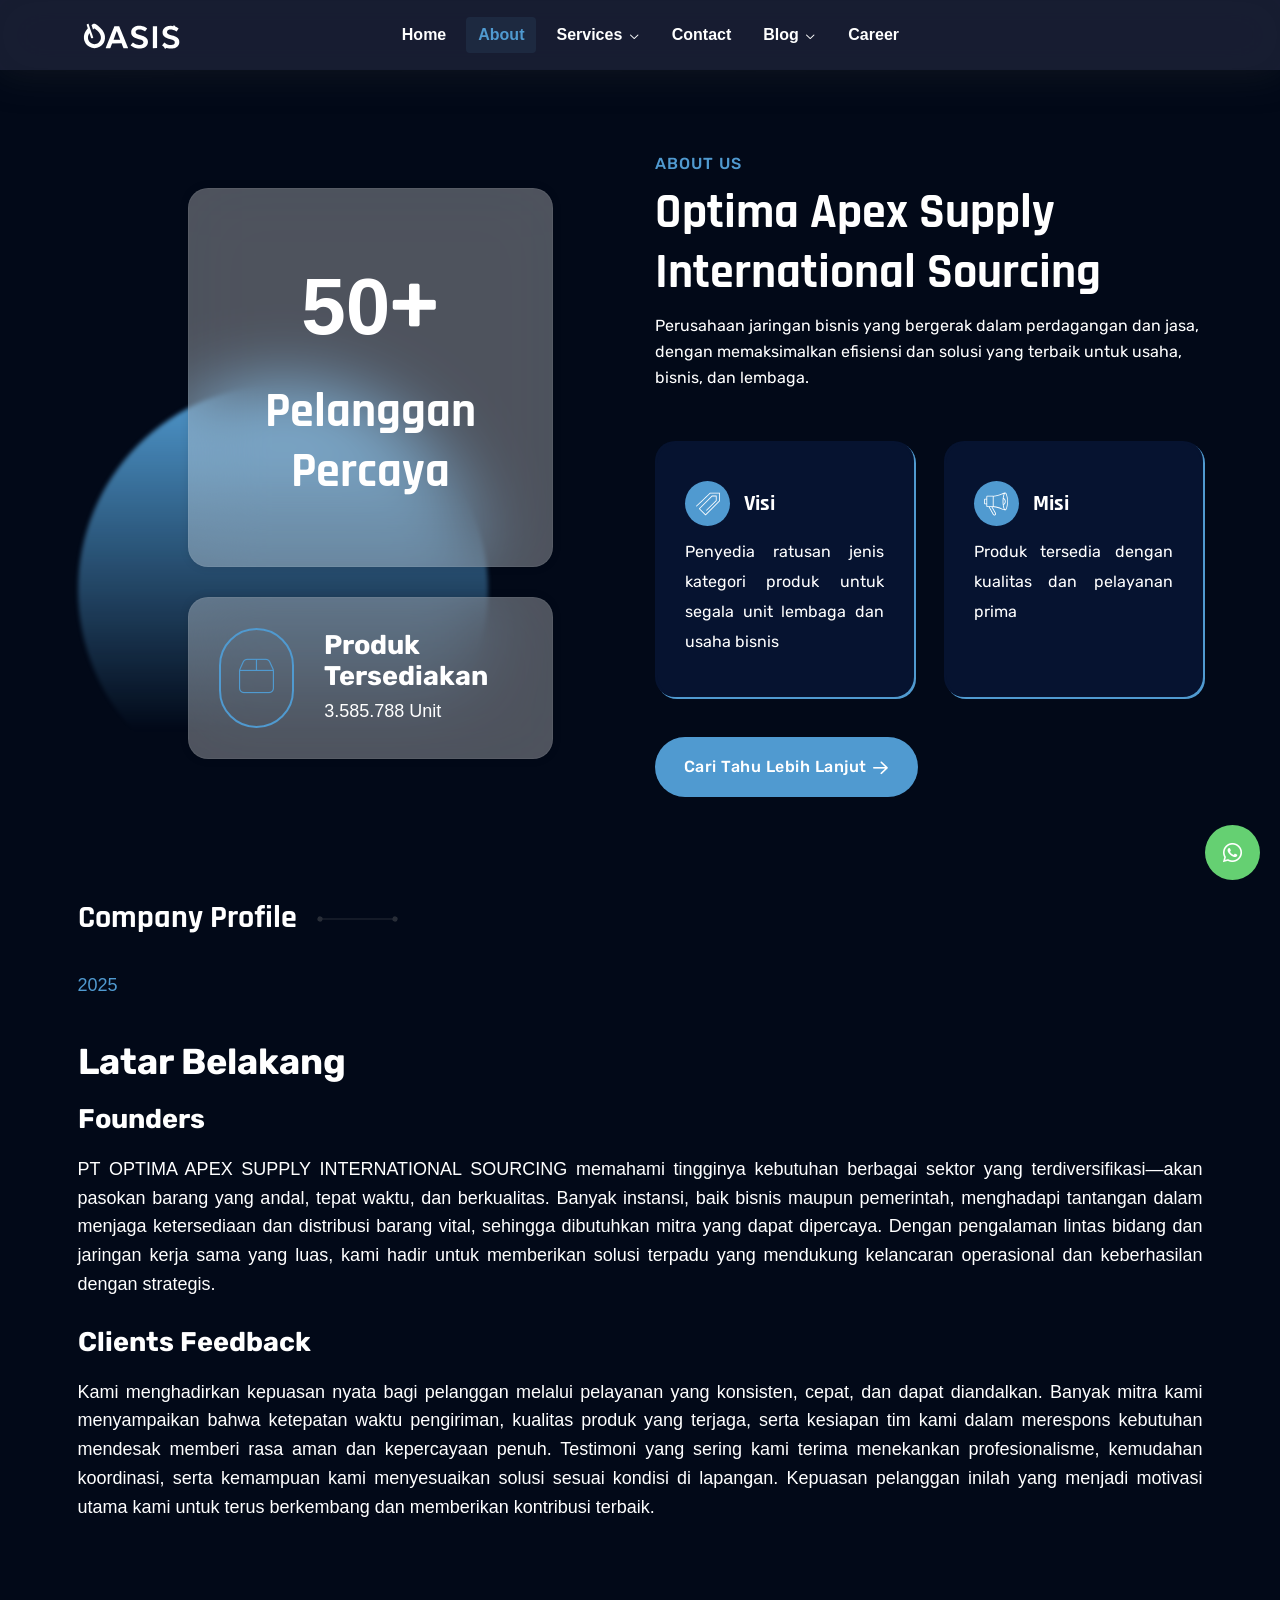
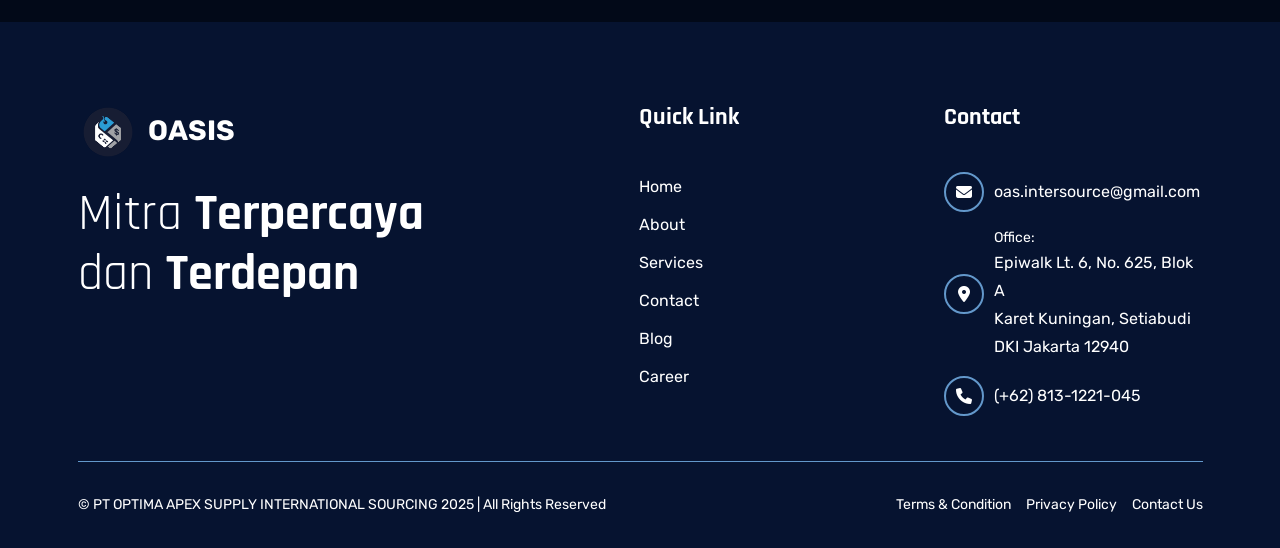
==== about.html @ 56ca0768 "penambahan halaman detail" ====
<!DOCTYPE html>
<html lang="en">

<head>
    <meta charset="UTF-8">
    <meta name="viewport" content="width=device-width, initial-scale=1.0">
    <meta name="facebook-domain-verification" content="812fl3g4415gw3rto082p6909l1uxu" />
    <title>Optima Apex Supply International Sourcing</title>
    <link rel="icon" type="image/x-icon" href="./custom/logo.png">
    <!-- Bootstrap min css -->
    <link rel="stylesheet" href="assets/css/vendor/fontawesome.css">
    <link rel="stylesheet" href="assets/css/plugins/swiper.css">
    <link rel="stylesheet" href="assets/css/plugins/odometer.css">
    <link rel="stylesheet" href="assets/css/vendor/animate.min.css">
    <link rel="stylesheet" href="assets/css/vendor/bootstrap.min.css">
    <!-- custom css -->
    <link rel="stylesheet" href="assets/css/style.css">
    <link rel="stylesheet" href="./styles.css">
</head>

<body class="spybody color-blue tmp-white-version bg-blue" data-spy="scroll" data-bs-target=".navbar-example2"
    data-offset="150">
    <div class="header flex sticky t-0">
        <div class="tmp-side-collups-area d-block d-xl-none">
            <button class="hamberger-menu humberger_menu_active"><i id="menuBtn"
                    class="fa-light fa-bars humberger-menu"></i></button>
        </div>
        <div class="company-name ml-60"><img src="custom/weblogo.svg" alt="OASIS LOGO" draggable="false"></div>
        <div class="tmp-mainmenu-nav d-none d-xl-block">
            <nav class="navbar-example2 onepagenav">
                <ul class="tmp-mainmenu nav nav-pills">
                    <li class="nav-item"><a class="smoth-animation" href="./index.html">Home</a></li>
                    <li class="current"><a class="smoth-animation" href="./about.html">About</a></li>
                    <li class="has-dropdown"><a class="smoth-animation" href="./services.html">Services
                            <i class="fa-regular fa-chevron-down"></i></a>
                        <ul class="submenu">
                            <li><a class="smooth-animation" href="./services.html#products">Products</a></li>
                            <li><a class="smooth-animation" href="./services.html#ews">EWS</a></li>
                            <li><a class="smooth-animation" href="./services.html#tscm">TSCM</a></li>
                        </ul>
                        </a>
                    </li>
                    <li class="nav-item"><a class="smoth-animation" href="./contact.html">Contact</a></li>
                    <li class="has-dropdown"><a class="smooth-animation" href="./blog.html">Blog
                            <i class="fa-regular fa-chevron-down"></i></a>
                        <ul class="submenu">
                            <li><a class="smooth-animation" href="./blog.html#experiences">Experiences</a></li>
                            <li><a class="smooth-animation" href="./blog.html#gallery">Gallery</a></li>
                            <li><a class="smooth-animation" href="./blog.html#lembaga">Lembaga Resmi</a></li>
                        </ul>
                    </li>
                    <li class="nav-item"><a class="smoth-animation" href="./career.html">Career</a></li>
                </ul>
            </nav>
        </div>
        <img src="./custom/logo.png" class="company-logo mh-40 opacity-0" alt="" srcset="">
    </div>
    <div class="d-block d-xl-none">
        <div class="tmp-popup-mobile-menu">
            <div class="inner">
                <div class="header-top">
                    <div class="logo">
                        <a href="index.html" class="logo-area">
                            <img class="company-logo-menu" src="./custom/logo.png" alt="logo">
                            <div class="company-name">OASIS</div>
                        </a>
                    </div>
                    <div class="close-menu">
                        <button class="close-button tmp-round-action-btn">
                            <i class="fa-sharp fa-light fa-xmark"></i>
                        </button>
                    </div>
                </div>

                <ul class="tmp-mainmenu onepagenav-click">
                    <li><a class="smoth-animation" href="./index.html">Home</a></li>
                    <li><a class="smoth-animation" href="./about.html">About</a></li>
                    <li><a class="smoth-animation" href="./services.html">Services</a></li>
                    <li><a class="smoth-animation" href="./contact.html">Contact</a></li>
                    <li><a class="smoth-animation" href="./blog.html">Blog</a></li>
                    <li><a class="smoth-animation" href="./career.html">Career</a></li>
                </ul>
            </div>
        </div>
    </div>
    <div class="content pb-10">
        <div class="">
            <section class="about-us-area tmp-section-gapTop" id="about">
                <div class="container">
                    <div class="row align-items-center">
                        <div class="col-lg-6">
                            <div class="about-us-left-content-wrap bg-vactor-one">
                                <div class="years-of-experience-card tmp-scroll-trigger tmp-fade-in animation-order-1">
                                    <h2 class="counter card-title"><span class="odometer" data-count="50">00</span>+
                                    </h2>
                                    <p class="card-para">Pelanggan Percaya</p>
                                </div>
                                <div class="design-card tmp-scroll-trigger tmp-fade-in animation-order-2">
                                    <div class="design-card-img">
                                        <div class="icon"><i class="fa-sharp fa-thin fa-box"></i></div>
                                    </div>
                                    <div class="card-info">
                                        <h3 class="card-title">Produk Tersediakan</h3>
                                        <p class="card-para">3.585.788 Unit</p>
                                    </div>
                                </div>
                            </div>
                        </div>
                        <div class="col-lg-6">
                            <div class="about-us-right-content-wrap">
                                <div class="section-head text-align-left mb--50">
                                    <div class="section-sub-title tmp-scroll-trigger tmp-fade-in animation-order-1">
                                        <span class="subtitle">About Us</span>
                                    </div>
                                    <h2 class="title split-collab tmp-scroll-trigger tmp-fade-in animation-order-2">
                                        Optima Apex Supply International Sourcing</h2>
                                    <p class="description tmp-scroll-trigger tmp-fade-in animation-order-3">Perusahaan
                                        jaringan bisnis yang bergerak dalam perdagangan dan jasa, dengan memaksimalkan
                                        efisiensi dan solusi yang terbaik untuk usaha, bisnis, dan lembaga.
                                    </p>
                                </div>
                                <div class="about-us-section-card row g-5">

                                    <div class="col-lg-6 col-md-6 col-sm-6 col-12">
                                        <div
                                            class="about-us-card tmponhover tmp-scroll-trigger tmp-fade-in animation-order-4">
                                            <div class="card-head">
                                                <div class="logo-img">
                                                    <img src="assets/images/about/logo-1.svg" alt="logo">
                                                </div>
                                                <h3 class="card-title">Visi</h3>
                                            </div>
                                            <p class="card-para">Penyedia ratusan jenis kategori produk untuk segala
                                                unit
                                                lembaga dan usaha bisnis
                                            </p>
                                        </div>
                                    </div>

                                    <div class="col-lg-6 col-md-6 col-sm-6 col-12">
                                        <div
                                            class="about-us-card tmponhover tmp-scroll-trigger tmp-fade-in animation-order-5">
                                            <div class="card-head">
                                                <div class="logo-img">
                                                    <img src="assets/images/about/logo-2.svg" alt="logo">
                                                </div>
                                                <h3 class="card-title">Misi</h3>
                                            </div>
                                            <p class="card-para">Produk tersedia dengan kualitas dan pelayanan prima
                                            </p>
                                        </div>
                                    </div>

                                </div>
                                <div class="about-btn mt--40 tmp-scroll-trigger tmp-fade-in animation-order-6">
                                    <a class="tmp-btn hover-icon-reverse radius-round" href="about.html">
                                        <span class="icon-reverse-wrapper">
                                            <label for="click" class="btn-text">Cari tahu lebih lanjut</label>
                                            <span class="btn-icon"><i
                                                    class="fa-sharp fa-regular fa-arrow-right"></i></span>
                                            <span class="btn-icon"><i
                                                    class="fa-sharp fa-regular fa-arrow-right"></i></span>
                                        </span>
                                    </a>
                                </div>
                            </div>
                        </div>
                    </div>
                </div>
            </section>
        </div>
        <div class="container mt-10">
            <h2 class="custom-title mb-32 tmp-scroll-trigger tmp-fade-in animation-order-1">Company Profile<span><img
                        src="assets/images/custom-line/custom-line.png" alt="custom-line"></span></h2>
            <div class="experience-content tmp-scroll-trigger tmp-fade-in animation-order-1">
                <p class="ex-subtitle">2025</p>
                <h2 class="ex-name">Latar Belakang</h2>
                <h3 class="ex-title">Founders</h3>
                <p class="ex-para">PT OPTIMA APEX SUPPLY INTERNATIONAL SOURCING memahami tingginya kebutuhan berbagai
                    sektor yang terdiversifikasi—akan pasokan barang yang andal, tepat waktu, dan berkualitas. Banyak
                    instansi, baik bisnis maupun pemerintah, menghadapi tantangan dalam menjaga ketersediaan dan
                    distribusi barang vital, sehingga dibutuhkan mitra yang dapat dipercaya. Dengan pengalaman lintas
                    bidang dan jaringan kerja sama yang luas, kami hadir untuk memberikan solusi terpadu yang mendukung
                    kelancaran operasional dan keberhasilan dengan strategis.
                </p>
            </div>
            <br>
            <div class="experience-content tmp-scroll-trigger tmp-fade-in animation-order-2">
                <h3 class="ex-title">Clients Feedback</h3>
                <p class="ex-para">Kami menghadirkan kepuasan nyata bagi pelanggan melalui pelayanan yang konsisten,
                    cepat, dan dapat diandalkan. Banyak mitra kami menyampaikan bahwa ketepatan waktu pengiriman,
                    kualitas produk yang terjaga, serta kesiapan tim kami dalam merespons kebutuhan mendesak memberi
                    rasa aman dan kepercayaan penuh. Testimoni yang sering kami terima menekankan profesionalisme,
                    kemudahan koordinasi, serta kemampuan kami menyesuaikan solusi sesuai kondisi di lapangan. Kepuasan
                    pelanggan inilah yang menjadi motivasi utama kami untuk terus berkembang dan memberikan kontribusi
                    terbaik.</p>
            </div>
        </div>
    </div>

    <footer class="footer-area footer-style-one-wrapper bg-color-footer bg_images tmp-section-gap d-none d-xl-block">
        <div class="container mb-5">
            <div class="footer-main footer-style-one">
                <div class="row g-5">
                    <div class="col-lg-5 col-md-6">
                        <div class="single-footer-wrapper border-right mr--20">
                            <div class="logo">
                                <a class="flex align-items-center" href="index.html">
                                    <img class="company-logo" src="custom/logo.png" alt="Oasis">

                                <p class="company-footer-name ml--10">OASIS</p>
                                </a>
                            </div>
                            <p class="description">Mitra <span>Terpercaya</span> dan <span>Terdepan</span></p>
                        </div>
                    </div>
                    <div class="col-lg-4 col-md-6">
                        <div class="single-footer-wrapper quick-link-wrap">
                            <h5 class="ft-title">Quick Link</h5>
                            <ul class="ft-link tmp-link-animation">
                                <li><a class="smoth-animation" href="./index.html">Home</a></li>
                                <li><a class="smoth-animation" href="./about.html">About</a></li>
                                <li><a class="smoth-animation" href="./services.html">Services</a></li>
                                <li><a class="smoth-animation" href="./contact.html">Contact</a></li>
                                <li><a class="smoth-animation" href="./blog.html">Blog</a></li>
                                <li><a class="smoth-animation" href="./career.html">Career</a></li>
                            </ul>
                        </div>
                    </div>
                    <div class="col-lg-3 col-md-6">
                        <div class="single-footer-wrapper contact-wrap">
                            <h5 class="ft-title">Contact </h5>
                            <ul class="ft-link tmp-link-animation">
                                <li><span class="ft-icon"><i class="fa-solid fa-envelope"></i></span><a
                                        href="mailto:oas.intersource@gmail.com">oas.intersource@gmail.com</a></li>
                                <li><span class="ft-icon"><i class="fa-solid fa-location-dot"></i></span>
                                    <div class="ft-link-wrap">
                                        <h4 class="link-title">Office:</h4>
                                        <div>Epiwalk Lt. 6, No. 625, Blok A <br>Karet Kuningan, Setiabudi<br>DKI
                                            Jakarta 12940</div>
                                    </div>
                                </li>
                                <li><span class="ft-icon"><i class="fa-solid fa-phone"></i></span><a>(+62)
                                        813-1221-045</a></li>
                            </ul>

                        </div>
                    </div>
                </div>
            </div>
        </div>
    </footer>
    <div class="copyright-area-one">
        <div class="container">
            <div>
                <div class="col-lg-12">
                    <div class="main-wrapper">
                        <p class="copy-right-para tmp-link-animation"> © <a target="_blank">PT OPTIMA APEX SUPPLY
                                INTERNATIONAL SOURCING</a>
                            2025 | All Rights Reserved
                        </p>
                        <ul class="tmp-link-animation">
                            <li><a href="#">Terms & Condition</a></li>
                            <li><a href="#">Privacy Policy</a></li>
                            <li><a href="./contact.html">Contact Us</a></li>
                        </ul>
                    </div>
                </div>
            </div>
        </div>
    </div>

    <div class="ready-chatting-option tmp-ready-chat">
        <input type="checkbox" id="click">
        <label for="click">
            <i class="fab fa-whatsapp"></i>
            <i class="fas fa-times"></i>
        </label>
        <div class="wrapper">
            <div id="whatsapp-header">Hubungi Kami</div>
            <a class="whatsapp-contact"
                href="https://wa.me/628131221045?text=Halo%20kak%2C%20aku%20ingin%20melakukan%20pemesanan.%20Apakah%20aku%20boleh%20lihat%20katalognya%3F">
                <div class="whatsapp-contact-name">Ricky (Admin) +62-813-1221-045</div>
            </a>
        </div>
    </div>

    <div class="scrollToTop" style="display: block;">
        <div class="arrowUp">
            <i class="fa-light fa-arrow-up"></i>
        </div>
        <div class="water" style="transform: translate(0px, 87%);">
            <svg viewBox="0 0 560 20" class="water_wave water_wave_back">
                <use xlink:href="#wave"></use>
            </svg>
            <svg viewBox="0 0 560 20" class="water_wave water_wave_front">
                <use xlink:href="#wave"></use>
            </svg>
            <svg version="1.1" xmlns="http://www.w3.org/2000/svg" xmlns:xlink="http://www.w3.org/1999/xlink"
                viewBox="0 0 560 20" style="display: none;">
                <symbol id="wave">
                    <path
                        d="M420,20c21.5-0.4,38.8-2.5,51.1-4.5c13.4-2.2,26.5-5.2,27.3-5.4C514,6.5,518,4.7,528.5,2.7c7.1-1.3,17.9-2.8,31.5-2.7c0,0,0,0,0,0v20H420z"
                        fill="#"></path>
                    <path
                        d="M420,20c-21.5-0.4-38.8-2.5-51.1-4.5c-13.4-2.2-26.5-5.2-27.3-5.4C326,6.5,322,4.7,311.5,2.7C304.3,1.4,293.6-0.1,280,0c0,0,0,0,0,0v20H420z"
                        fill="#"></path>
                    <path
                        d="M140,20c21.5-0.4,38.8-2.5,51.1-4.5c13.4-2.2,26.5-5.2,27.3-5.4C234,6.5,238,4.7,248.5,2.7c7.1-1.3,17.9-2.8,31.5-2.7c0,0,0,0,0,0v20H140z"
                        fill="#"></path>
                    <path
                        d="M140,20c-21.5-0.4-38.8-2.5-51.1-4.5c-13.4-2.2-26.5-5.2-27.3-5.4C46,6.5,42,4.7,31.5,2.7C24.3,1.4,13.6-0.1,0,0c0,0,0,0,0,0l0,20H140z"
                        fill="#"></path>
                </symbol>
            </svg>

        </div>
    </div>

    <script src="assets/js/vendor/jquery.js"></script>
    <script src="assets/js/vendor/jquery-ui.min.js"></script>
    <script src="assets/js/vendor/waypoints.min.js"></script>

    <script src="assets/js/plugins/odometer.js"></script>
    <script src="assets/js/vendor/appear.js"></script>


    <script src="assets/js/vendor/jquery-one-page-nav.js"></script>
    <script src="assets/js/plugins/swiper.js"></script>

    <script src="assets/js/plugins/gsap.js"></script>
    <script src="assets/js/plugins/splittext.js"></script>
    <script src="assets/js/plugins/scrolltigger.js"></script>
    <script src="assets/js/plugins/scrolltoplugins.js"></script>
    <script src="assets/js/plugins/smoothscroll.js"></script>
    <!-- bootstrap Js-->
    <script src="assets/js/vendor/bootstrap.min.js"></script>
    <script src="assets/js/vendor/waw.js"></script>
    <script src="assets/js/plugins/isotop.js"></script>
    <script src="assets/js/plugins/animation.js"></script>
    <script src="assets/js/plugins/contact.form.js"></script>
    <script src="assets/js/vendor/backtop.js"></script>
    <script src="assets/js/plugins/text-type.js"></script>
    <!-- custom Js -->
    <script src="assets/js/main.js"></script>
</body>

</html>
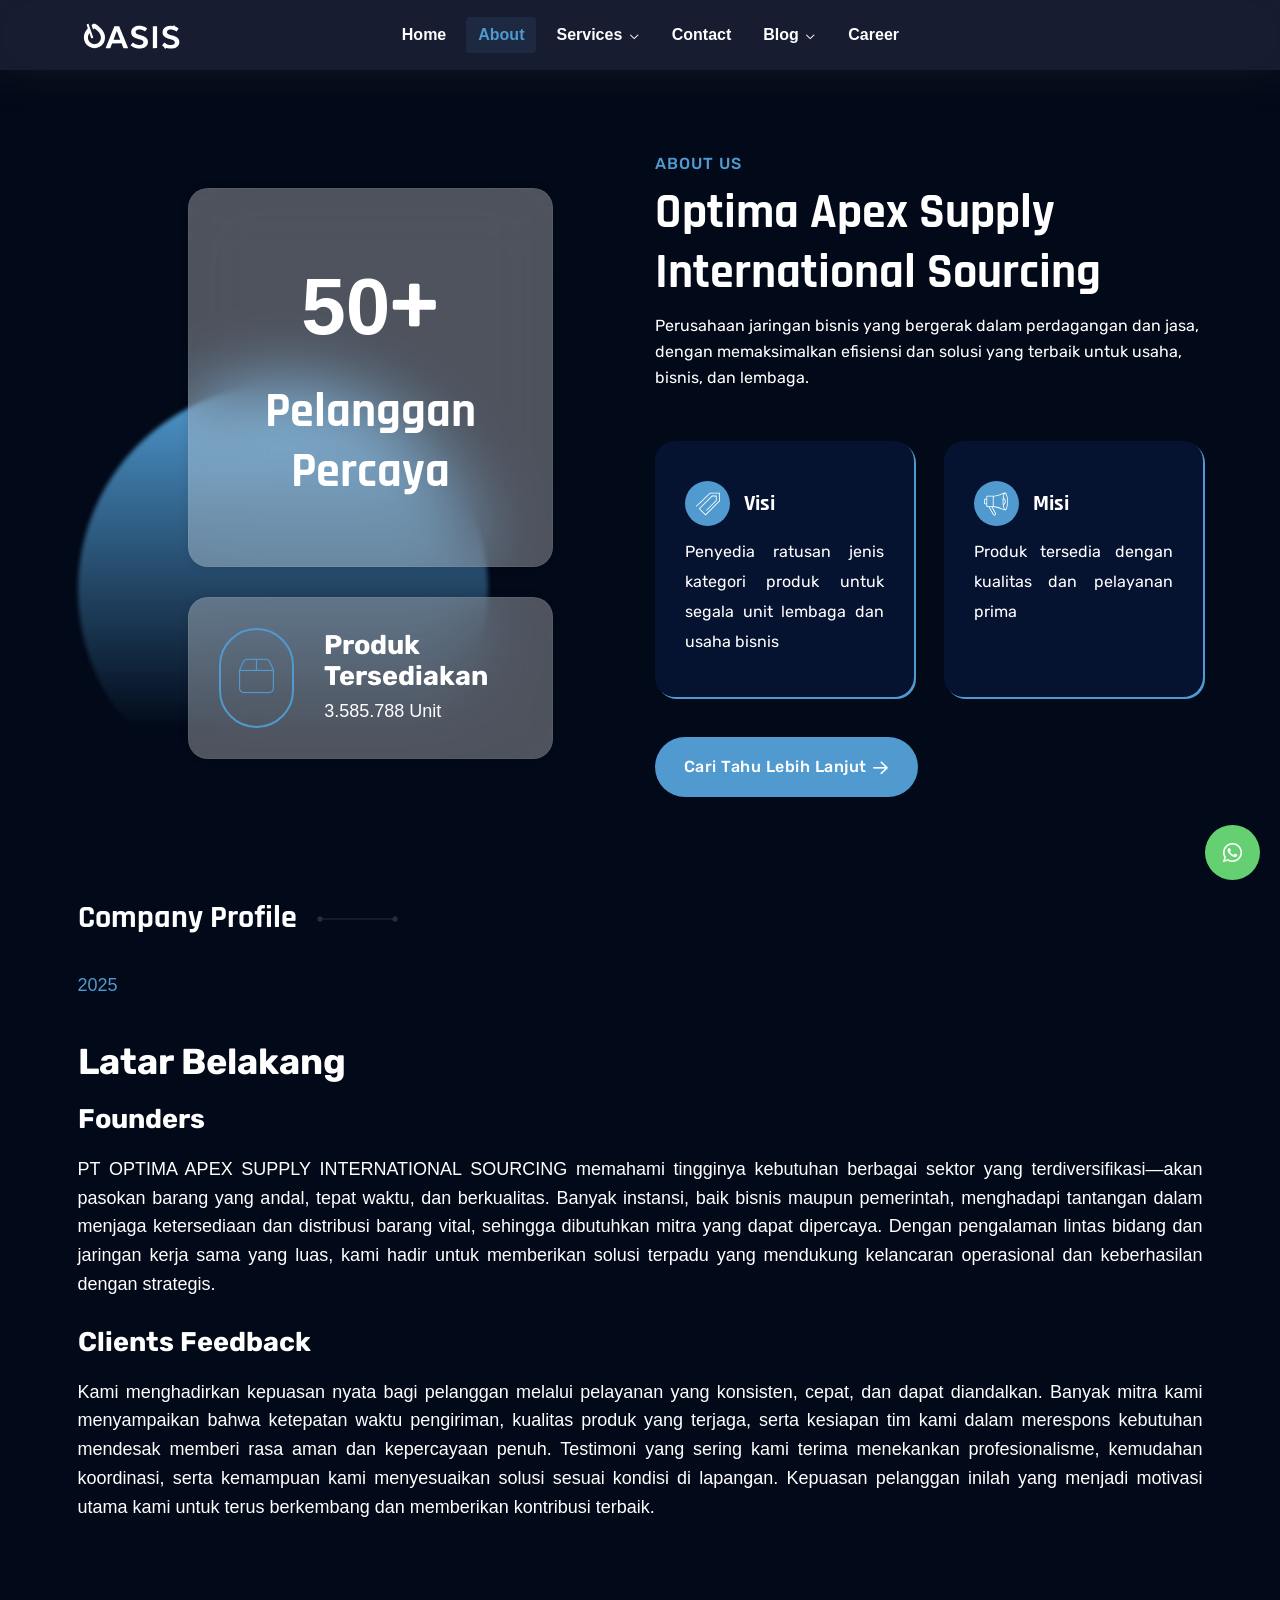
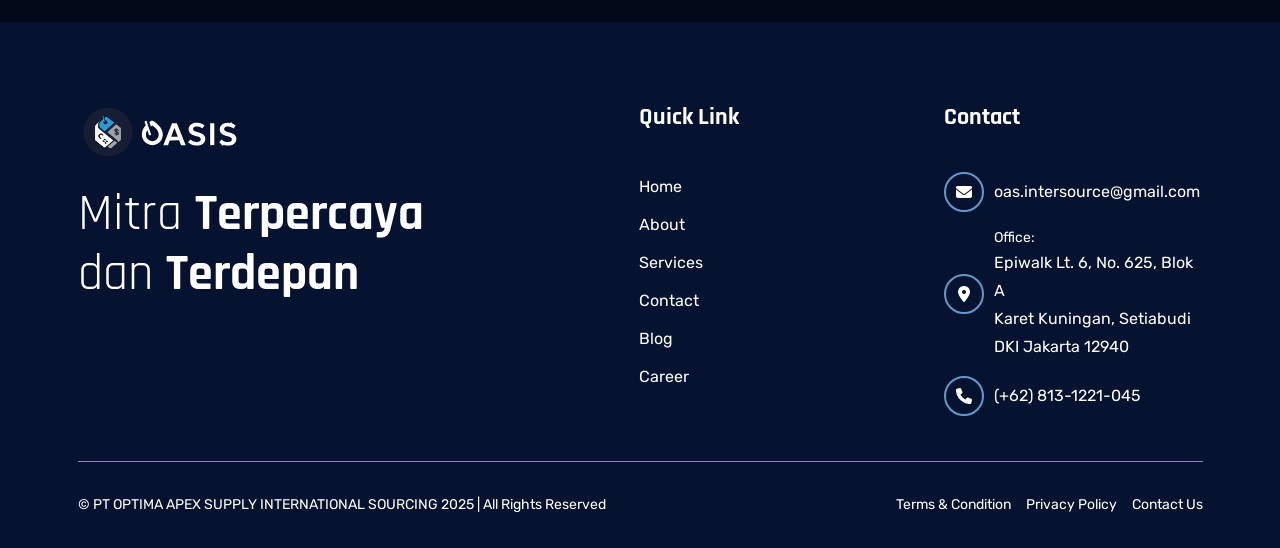
==== commit 91b6feb6: "perbaikan logo" ====
--- a/about.html
+++ b/about.html
@@ -62,7 +62,7 @@
                     <div class="logo">
                         <a href="index.html" class="logo-area">
                             <img class="company-logo-menu" src="./custom/logo.png" alt="logo">
-                            <div class="company-name">OASIS</div>
+                            <div class="company-name"><img src="custom/weblogo.svg" alt="OASIS LOGO" draggable="false"></div>
                         </a>
                     </div>
                     <div class="close-menu">
@@ -208,7 +208,7 @@
                                 <a class="flex align-items-center" href="index.html">
                                     <img class="company-logo" src="custom/logo.png" alt="Oasis">
 
-                                <p class="company-footer-name ml--10">OASIS</p>
+                                <div class="company-name"><img src="custom/weblogo.svg" alt="OASIS LOGO" draggable="false"></div>
                                 </a>
                             </div>
                             <p class="description">Mitra <span>Terpercaya</span> dan <span>Terdepan</span></p>
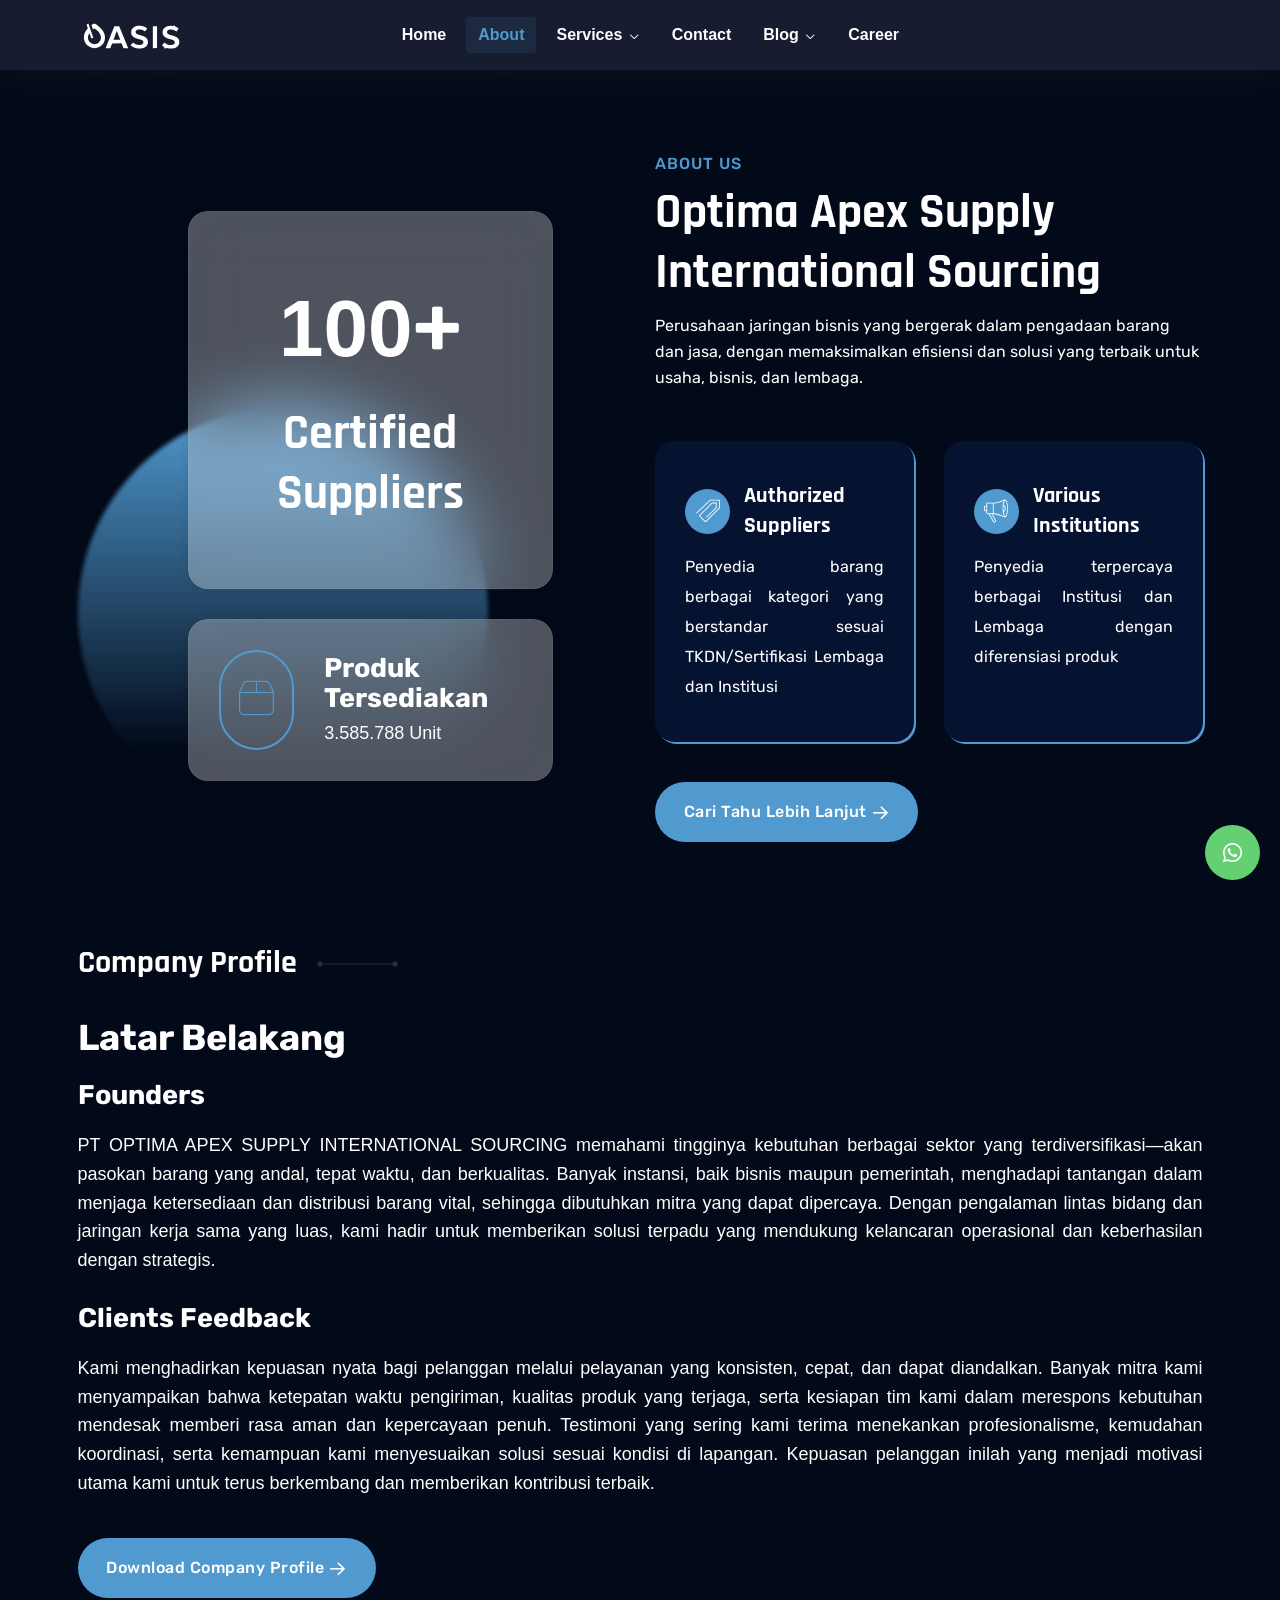
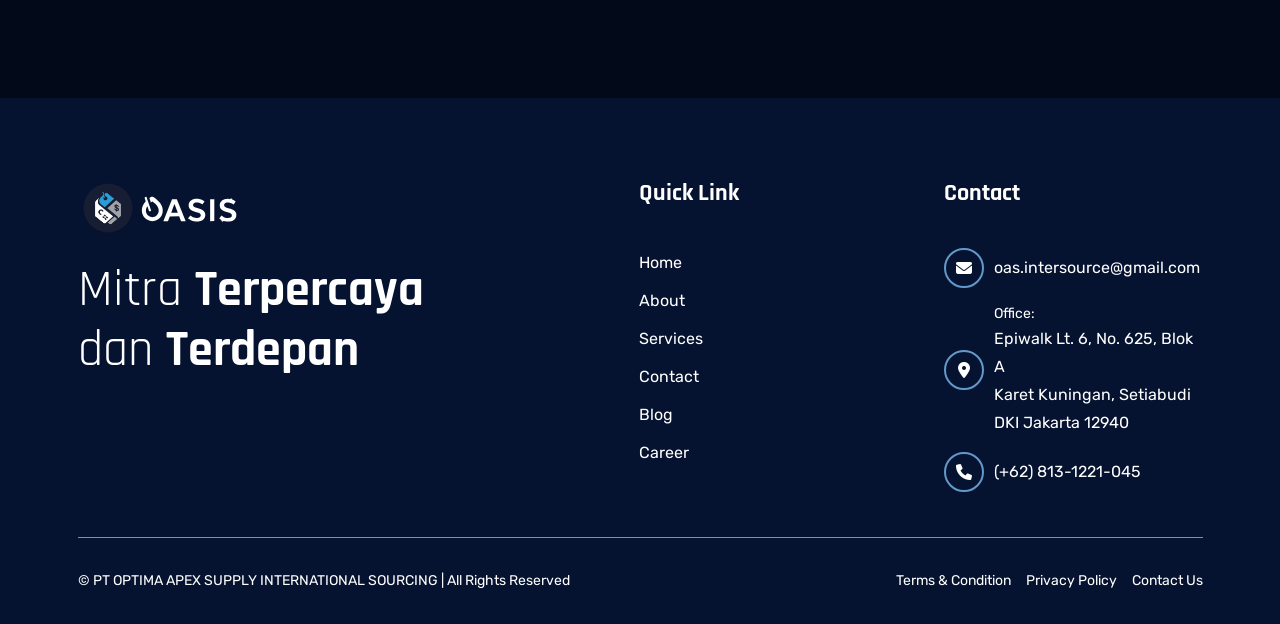
==== commit f021c5a9: "add file" ====
--- a/about.html
+++ b/about.html
@@ -62,7 +62,8 @@
                     <div class="logo">
                         <a href="index.html" class="logo-area">
                             <img class="company-logo-menu" src="./custom/logo.png" alt="logo">
-                            <div class="company-name"><img src="custom/weblogo.svg" alt="OASIS LOGO" draggable="false"></div>
+                            <div class="company-name"><img src="custom/weblogo.svg" alt="OASIS LOGO" draggable="false">
+                            </div>
                         </a>
                     </div>
                     <div class="close-menu">
@@ -91,9 +92,9 @@
                         <div class="col-lg-6">
                             <div class="about-us-left-content-wrap bg-vactor-one">
                                 <div class="years-of-experience-card tmp-scroll-trigger tmp-fade-in animation-order-1">
-                                    <h2 class="counter card-title"><span class="odometer" data-count="50">00</span>+
+                                    <h2 class="counter card-title"><span class="odometer" data-count="100">00</span>+
                                     </h2>
-                                    <p class="card-para">Pelanggan Percaya</p>
+                                    <p class="card-para">Certified Suppliers</p>
                                 </div>
                                 <div class="design-card tmp-scroll-trigger tmp-fade-in animation-order-2">
                                     <div class="design-card-img">
@@ -115,7 +116,8 @@
                                     <h2 class="title split-collab tmp-scroll-trigger tmp-fade-in animation-order-2">
                                         Optima Apex Supply International Sourcing</h2>
                                     <p class="description tmp-scroll-trigger tmp-fade-in animation-order-3">Perusahaan
-                                        jaringan bisnis yang bergerak dalam perdagangan dan jasa, dengan memaksimalkan
+                                        jaringan bisnis yang bergerak dalam pengadaan barang dan jasa, dengan
+                                        memaksimalkan
                                         efisiensi dan solusi yang terbaik untuk usaha, bisnis, dan lembaga.
                                     </p>
                                 </div>
@@ -128,11 +130,10 @@
                                                 <div class="logo-img">
                                                     <img src="assets/images/about/logo-1.svg" alt="logo">
                                                 </div>
-                                                <h3 class="card-title">Visi</h3>
+                                                <h3 class="card-title">Authorized Suppliers</h3>
                                             </div>
-                                            <p class="card-para">Penyedia ratusan jenis kategori produk untuk segala
-                                                unit
-                                                lembaga dan usaha bisnis
+                                            <p class="card-para">Penyedia barang berbagai kategori yang berstandar
+                                                sesuai TKDN/Sertifikasi Lembaga dan Institusi
                                             </p>
                                         </div>
                                     </div>
@@ -144,9 +145,10 @@
                                                 <div class="logo-img">
                                                     <img src="assets/images/about/logo-2.svg" alt="logo">
                                                 </div>
-                                                <h3 class="card-title">Misi</h3>
+                                                <h3 class="card-title">Various Institutions</h3>
                                             </div>
-                                            <p class="card-para">Produk tersedia dengan kualitas dan pelayanan prima
+                                            <p class="card-para">Penyedia terpercaya berbagai Institusi dan Lembaga
+                                                dengan diferensiasi produk
                                             </p>
                                         </div>
                                     </div>
@@ -173,7 +175,6 @@
             <h2 class="custom-title mb-32 tmp-scroll-trigger tmp-fade-in animation-order-1">Company Profile<span><img
                         src="assets/images/custom-line/custom-line.png" alt="custom-line"></span></h2>
             <div class="experience-content tmp-scroll-trigger tmp-fade-in animation-order-1">
-                <p class="ex-subtitle">2025</p>
                 <h2 class="ex-name">Latar Belakang</h2>
                 <h3 class="ex-title">Founders</h3>
                 <p class="ex-para">PT OPTIMA APEX SUPPLY INTERNATIONAL SOURCING memahami tingginya kebutuhan berbagai
@@ -195,6 +196,15 @@
                     pelanggan inilah yang menjadi motivasi utama kami untuk terus berkembang dan memberikan kontribusi
                     terbaik.</p>
             </div>
+            <div class="about-btn mt--40 tmp-scroll-trigger tmp-fade-in animation-order-3">
+                <button id="downloadCompanyProfile" class="tmp-btn hover-icon-reverse radius-round w-auto">
+                    <span class="icon-reverse-wrapper">
+                        <label class="btn-text">Download Company Profile</label>
+                        <span class="btn-icon"><i class="fa-sharp fa-regular fa-arrow-right"></i></span>
+                        <span class="btn-icon"><i class="fa-sharp fa-regular fa-arrow-right"></i></span>
+                    </span>
+                </button>
+            </div>
         </div>
     </div>
 
@@ -208,7 +218,8 @@
                                 <a class="flex align-items-center" href="index.html">
                                     <img class="company-logo" src="custom/logo.png" alt="Oasis">
 
-                                <div class="company-name"><img src="custom/weblogo.svg" alt="OASIS LOGO" draggable="false"></div>
+                                    <div class="company-name"><img src="custom/weblogo.svg" alt="OASIS LOGO"
+                                            draggable="false"></div>
                                 </a>
                             </div>
                             <p class="description">Mitra <span>Terpercaya</span> dan <span>Terdepan</span></p>
@@ -257,7 +268,7 @@
                     <div class="main-wrapper">
                         <p class="copy-right-para tmp-link-animation"> © <a target="_blank">PT OPTIMA APEX SUPPLY
                                 INTERNATIONAL SOURCING</a>
-                            2025 | All Rights Reserved
+                            | All Rights Reserved
                         </p>
                         <ul class="tmp-link-animation">
                             <li><a href="#">Terms & Condition</a></li>
@@ -343,6 +354,19 @@
     <script src="assets/js/plugins/text-type.js"></script>
     <!-- custom Js -->
     <script src="assets/js/main.js"></script>
+
+    <script>
+        document.getElementById('downloadCompanyProfile').addEventListener('click', async () => {
+            const response = await fetch('custom/OASIS Company Profile 2025.pdf');
+            const blob = await response.blob();
+            const url = URL.createObjectURL(blob);
+            const a = document.createElement('a');
+            a.href = url;
+            a.download = 'OASIS Company Profile 2025.pdf';
+            a.click();
+            URL.revokeObjectURL(url);
+        });
+    </script>
 </body>
 
 </html>
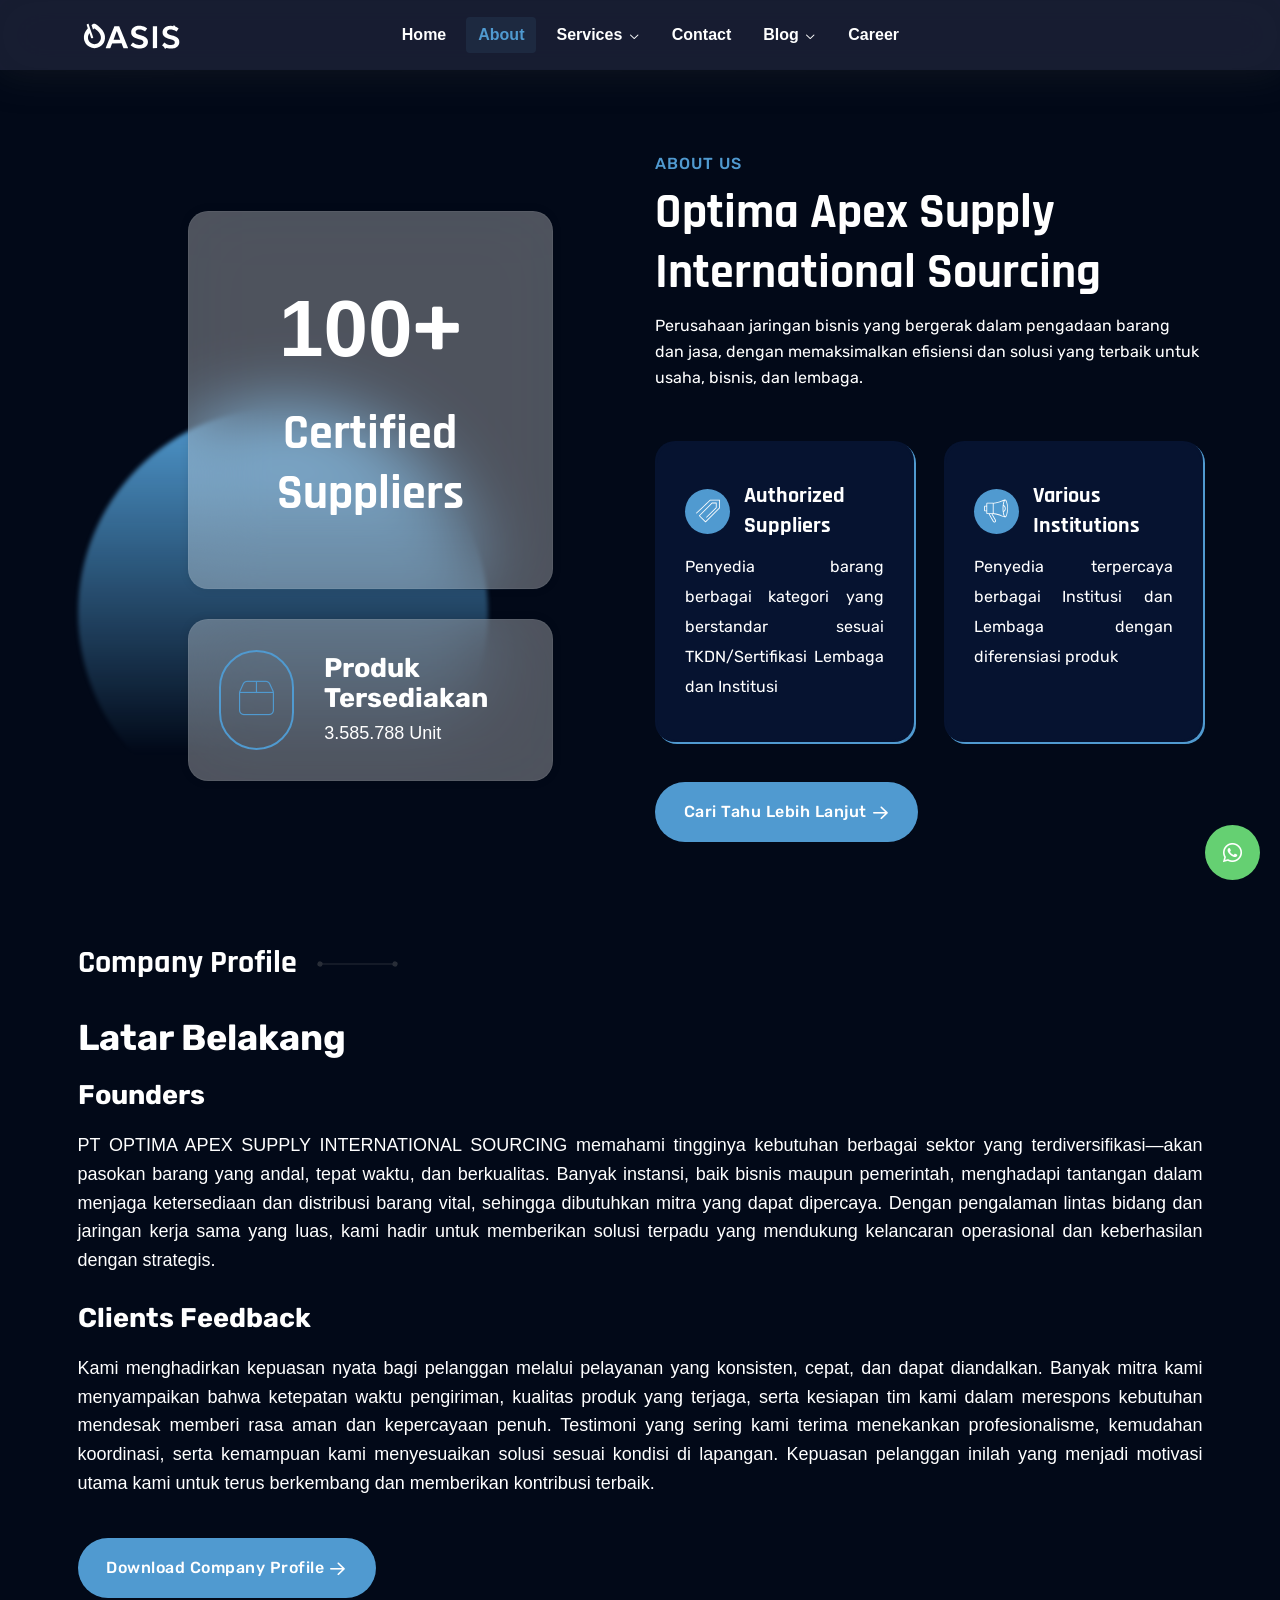
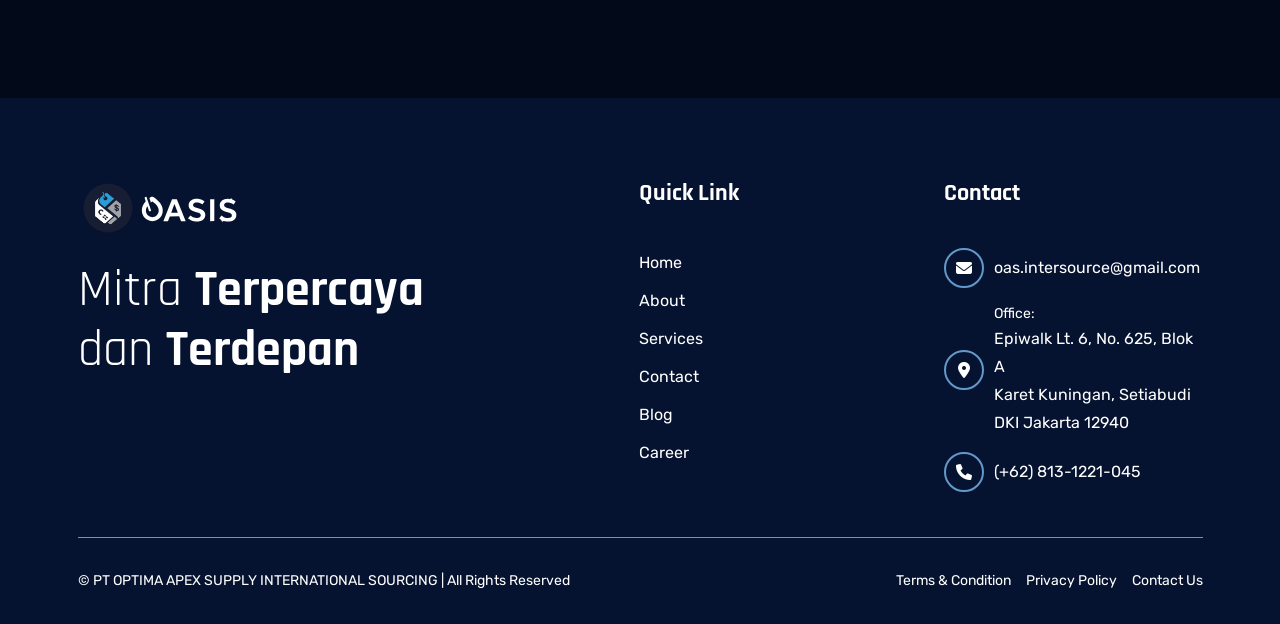
==== commit dc3e19c3: "html entities" ====
--- a/about.html
+++ b/about.html
@@ -76,7 +76,7 @@
                 <ul class="tmp-mainmenu onepagenav-click">
                     <li><a class="smoth-animation" href="./index.html">Home</a></li>
                     <li><a class="smoth-animation" href="./about.html">About</a></li>
-                    <li><a class="smoth-animation" href="./services.html">Services</a></li>
+                    <li><a class="smoth-animation" href="./services.html">Services/Products</a></li>
                     <li><a class="smoth-animation" href="./contact.html">Contact</a></li>
                     <li><a class="smoth-animation" href="./blog.html">Blog</a></li>
                     <li><a class="smoth-animation" href="./career.html">Career</a></li>
@@ -243,7 +243,7 @@
                             <h5 class="ft-title">Contact </h5>
                             <ul class="ft-link tmp-link-animation">
                                 <li><span class="ft-icon"><i class="fa-solid fa-envelope"></i></span><a
-                                        href="mailto:oas.intersource@gmail.com">oas.intersource@gmail.com</a></li>
+                                        href="&#x6D;&#x61;&#x69;&#x6C;&#x74;&#x6F;&#x3A;&#x6F;&#x61;&#x73;&#x2E;&#x69;&#x6E;&#x74;&#x65;&#x72;&#x73;&#x6F;&#x75;&#x72;&#x63;&#x65;&#x40;&#x67;&#x6D;&#x61;&#x69;&#x6C;&#x2E;&#x63;&#x6F;&#x6D;">&#111;&#97;&#115;&#46;&#105;&#110;&#116;&#101;&#114;&#115;&#111;&#117;&#114;&#99;&#101;&#64;&#103;&#109;&#97;&#105;&#108;&#46;&#99;&#111;&#109;</a></li>
                                 <li><span class="ft-icon"><i class="fa-solid fa-location-dot"></i></span>
                                     <div class="ft-link-wrap">
                                         <h4 class="link-title">Office:</h4>
@@ -251,8 +251,7 @@
                                             Jakarta 12940</div>
                                     </div>
                                 </li>
-                                <li><span class="ft-icon"><i class="fa-solid fa-phone"></i></span><a>(+62)
-                                        813-1221-045</a></li>
+                                <li><span class="ft-icon"><i class="fa-solid fa-phone"></i></span><a>&#40;&#43;&#54;&#50;&#41;&#32;&#56;&#49;&#51;&#45;&#49;&#50;&#50;&#49;&#45;&#48;&#52;&#53;</a></li>
                             </ul>
 
                         </div>
@@ -290,8 +289,8 @@
         <div class="wrapper">
             <div id="whatsapp-header">Hubungi Kami</div>
             <a class="whatsapp-contact"
-                href="https://wa.me/628131221045?text=Halo%20kak%2C%20aku%20ingin%20melakukan%20pemesanan.%20Apakah%20aku%20boleh%20lihat%20katalognya%3F">
-                <div class="whatsapp-contact-name">Ricky (Admin) +62-813-1221-045</div>
+                href="&#x68;&#x74;&#x74;&#x70;&#x73;&#x3A;&#x2F;&#x2F;&#x77;&#x61;&#x2E;&#x6D;&#x65;&#x2F;&#x36;&#x32;&#x38;&#x31;&#x33;&#x31;&#x32;&#x32;&#x31;&#x30;&#x34;&#x35;&#x3F;&#x74;&#x65;&#x78;&#x74;&#x3D;&#x48;&#x61;&#x6C;&#x6F;&#x25;&#x32;&#x30;&#x6B;&#x61;&#x6B;&#x25;&#x32;&#x43;&#x25;&#x32;&#x30;&#x61;&#x6B;&#x75;&#x25;&#x32;&#x30;&#x69;&#x6E;&#x67;&#x69;&#x6E;&#x25;&#x32;&#x30;&#x6D;&#x65;&#x6C;&#x61;&#x6B;&#x75;&#x6B;&#x61;&#x6E;&#x25;&#x32;&#x30;&#x70;&#x65;&#x6D;&#x65;&#x73;&#x61;&#x6E;&#x61;&#x6E;&#x2E;&#x25;&#x32;&#x30;&#x41;&#x70;&#x61;&#x6B;&#x61;&#x68;&#x25;&#x32;&#x30;&#x61;&#x6B;&#x75;&#x25;&#x32;&#x30;&#x62;&#x6F;&#x6C;&#x65;&#x68;&#x25;&#x32;&#x30;&#x6C;&#x69;&#x68;&#x61;&#x74;&#x25;&#x32;&#x30;&#x6B;&#x61;&#x74;&#x61;&#x6C;&#x6F;&#x67;&#x6E;&#x79;&#x61;&#x25;&#x33;&#x46;">
+                <div class="whatsapp-contact-name">Ricky (Admin) &#43;&#54;&#50;&#45;&#56;&#49;&#51;&#45;&#49;&#50;&#50;&#49;&#45;&#48;&#52;&#53;</div>
             </a>
         </div>
     </div>
@@ -357,12 +356,12 @@
 
     <script>
         document.getElementById('downloadCompanyProfile').addEventListener('click', async () => {
-            const response = await fetch('custom/OASIS Company Profile 2025.pdf');
+            const response = await fetch('custom/OAS - Company Profile.pdf');
             const blob = await response.blob();
             const url = URL.createObjectURL(blob);
             const a = document.createElement('a');
             a.href = url;
-            a.download = 'OASIS Company Profile 2025.pdf';
+            a.download = 'OAS - Company Profile.pdf';
             a.click();
             URL.revokeObjectURL(url);
         });
